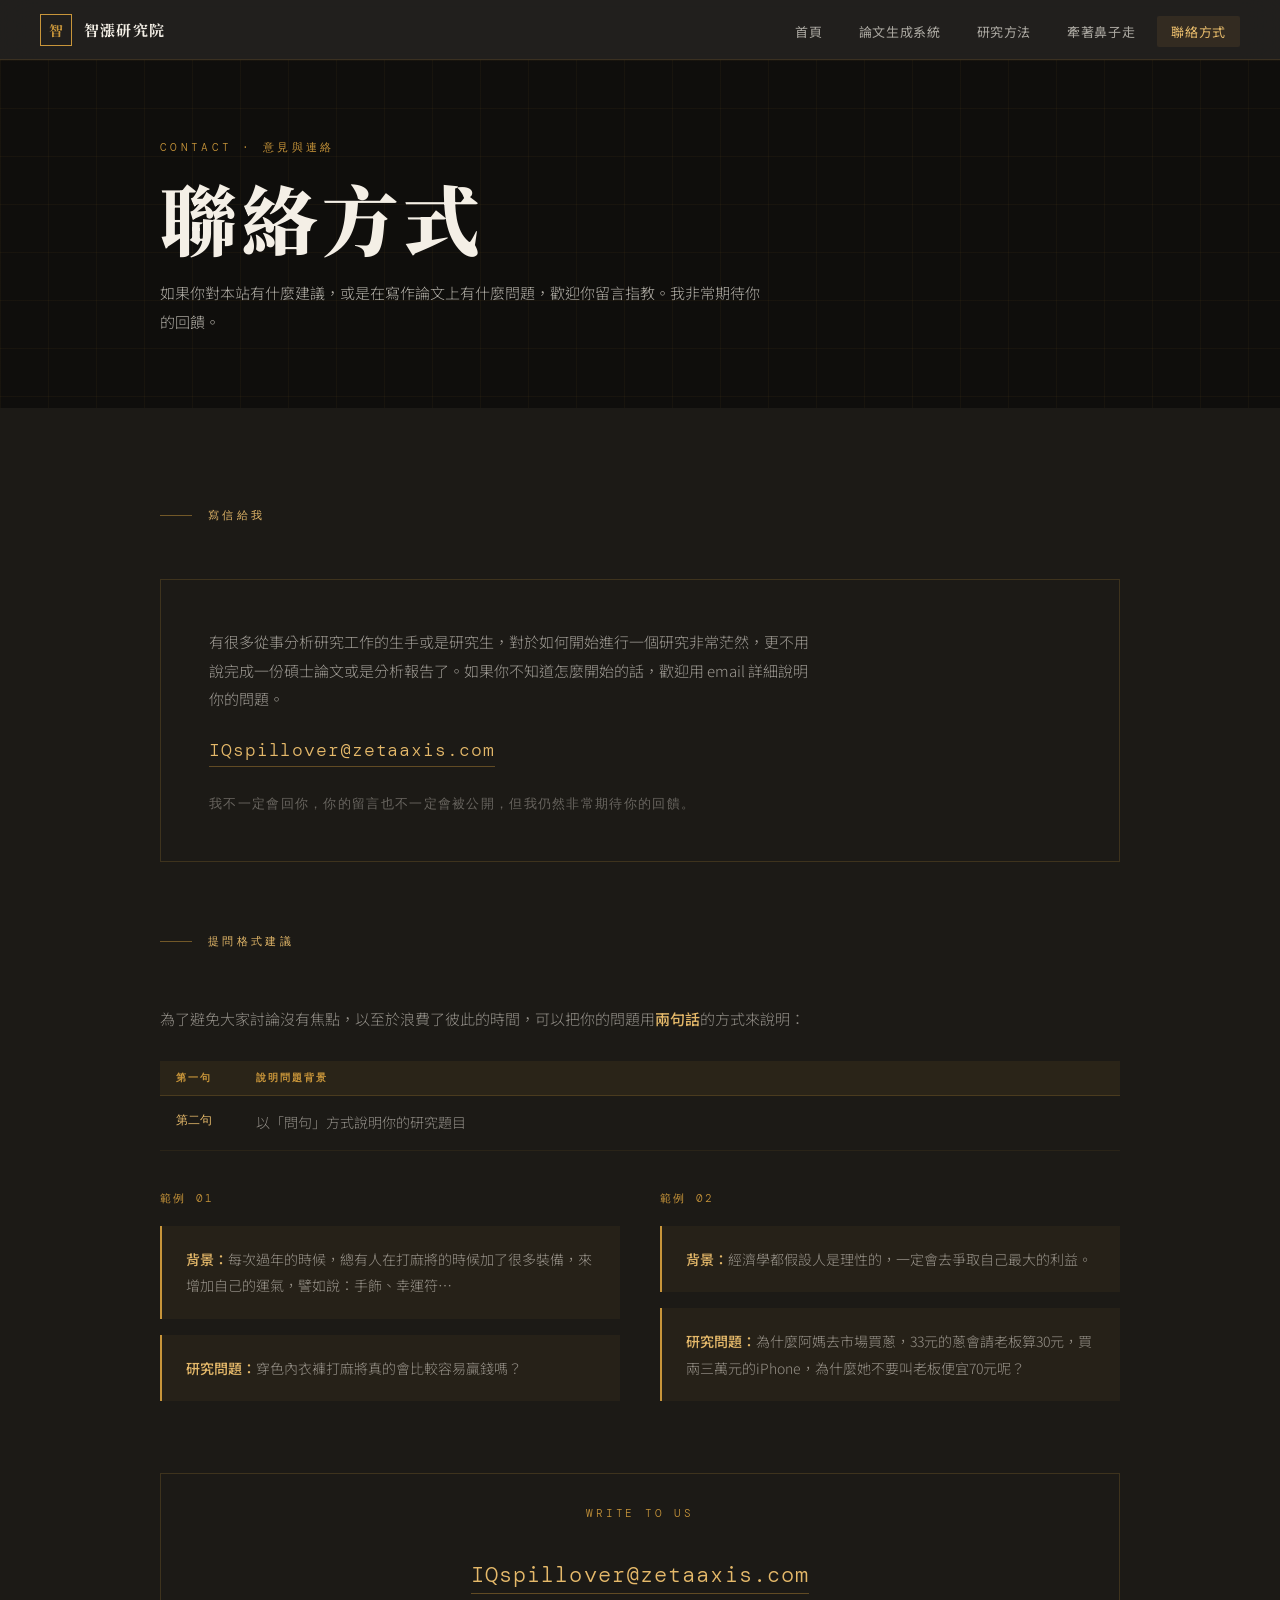
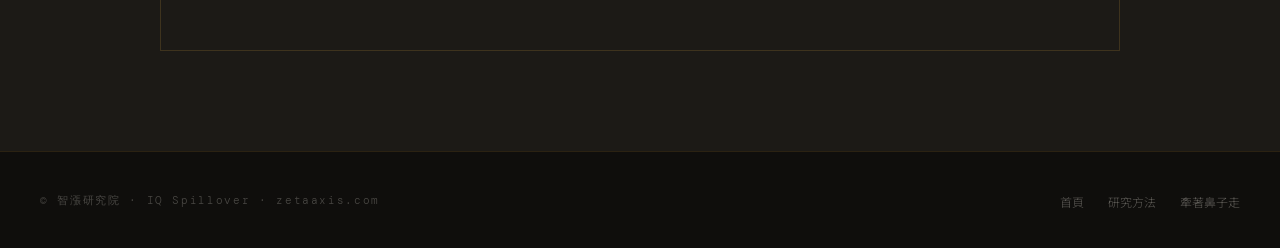
==== contact.html @ 07e8d68f "Add files via upload" ====
<!DOCTYPE html>
<html lang="zh-TW">
<head>
<meta charset="UTF-8">
<meta name="viewport" content="width=device-width, initial-scale=1.0">
<title>聯絡方式 · 智漲研究院</title>
<link rel="stylesheet" href="style.css">
<style>
  .two-col {
    display: grid; grid-template-columns: 1fr 1fr;
    gap: 40px; margin-top: 40px;
  }
  .format-table {
    width: 100%; border-collapse: collapse;
    margin-top: 28px;
  }
  .format-table th {
    font-family: var(--mono); font-size: 10px;
    letter-spacing: 0.2em; color: var(--gold);
    text-align: left; padding: 10px 16px;
    background: rgba(200,149,58,0.08);
    border-bottom: 1px solid rgba(200,149,58,0.2);
  }
  .format-table td {
    font-size: 14px; line-height: 1.8;
    color: rgba(244,239,230,0.55);
    padding: 14px 16px;
    border-bottom: 1px solid rgba(200,149,58,0.08);
    vertical-align: top;
  }
  .format-table td:first-child {
    font-family: var(--mono); font-size: 12px;
    color: var(--gold-light); white-space: nowrap;
    width: 80px;
  }
  @media (max-width: 640px) {
    .two-col { grid-template-columns: 1fr; }
  }
</style>
</head>
<body>

<nav class="site-nav">
  <a href="index.html" class="nav-logo">
    <div class="nav-logo-mark">智</div>
    <span class="nav-logo-name">智漲研究院</span>
  </a>
  <ul class="nav-links" id="navLinks">
    <li><a href="index.html">首頁</a></li>
    <li><a href="thesis.html">論文生成系統</a></li>
    <li><a href="research.html">研究方法</a></li>
    <li><a href="critical.html">牽著鼻子走</a></li>
    <li><a href="contact.html" class="active">聯絡方式</a></li>
  </ul>
  <button class="nav-toggle" onclick="document.getElementById('navLinks').classList.toggle('open')" aria-label="選單">
    <span></span><span></span><span></span>
  </button>
</nav>

<div class="page-content">

  <div class="page-hero">
    <div class="page-hero-grid"></div>
    <div class="page-hero-inner">
      <span class="page-hero-tag">CONTACT · 意見與連絡</span>
      <h1>聯絡方式</h1>
      <p class="page-hero-desc">
        如果你對本站有什麼建議，或是在寫作論文上有什麼問題，歡迎你留言指教。我非常期待你的回饋。
      </p>
    </div>
  </div>

  <section class="section section-dark">
    <div class="section-inner">

      <div class="section-tag section-tag-light"><span>寫信給我</span></div>

      <div class="contact-block">
        <p style="font-size:15px; line-height:1.9; color:rgba(244,239,230,0.6); max-width:600px;">
          有很多從事分析研究工作的生手或是研究生，對於如何開始進行一個研究非常茫然，更不用說完成一份碩士論文或是分析報告了。如果你不知道怎麼開始的話，歡迎用 email 詳細說明你的問題。
        </p>
        <a href="mailto:IQspillover@zetaaxis.com" class="contact-email">IQspillover@zetaaxis.com</a>
        <p style="font-size:13px; color:rgba(244,239,230,0.35); margin-top:4px; font-family:var(--mono); letter-spacing:0.1em;">
          我不一定會回你，你的留言也不一定會被公開，但我仍然非常期待你的回饋。
        </p>
      </div>

      <div class="section-tag section-tag-light" style="margin-top:72px;"><span>提問格式建議</span></div>

      <p style="font-size:15px; line-height:1.9; color:rgba(244,239,230,0.55); margin-bottom:24px;">
        為了避免大家討論沒有焦點，以至於浪費了彼此的時間，可以把你的問題用<strong style="color:var(--gold-light); font-weight:500;">兩句話</strong>的方式來說明：
      </p>

      <table class="format-table">
        <tr>
          <th>第一句</th>
          <th>說明問題背景</th>
        </tr>
        <tr>
          <td>第二句</td>
          <td>以「問句」方式說明你的研究題目</td>
        </tr>
      </table>

      <div class="two-col" style="margin-top:40px;">

        <div>
          <p style="font-family:var(--mono); font-size:11px; letter-spacing:0.2em; color:var(--gold); margin-bottom:20px;">範例 01</p>
          <div class="example-box">
            <p><strong>背景：</strong>每次過年的時候，總有人在打麻將的時候加了很多裝備，來增加自己的運氣，譬如說：手飾、幸運符…</p>
          </div>
          <div class="example-box" style="margin-top:8px;">
            <p><strong>研究問題：</strong>穿色內衣褲打麻將真的會比較容易贏錢嗎？</p>
          </div>
        </div>

        <div>
          <p style="font-family:var(--mono); font-size:11px; letter-spacing:0.2em; color:var(--gold); margin-bottom:20px;">範例 02</p>
          <div class="example-box">
            <p><strong>背景：</strong>經濟學都假設人是理性的，一定會去爭取自己最大的利益。</p>
          </div>
          <div class="example-box" style="margin-top:8px;">
            <p><strong>研究問題：</strong>為什麼阿媽去市場買蔥，33元的蔥會請老板算30元，買兩三萬元的iPhone，為什麼她不要叫老板便宜70元呢？</p>
          </div>
        </div>

      </div>

      <div style="margin-top:56px; padding:32px; border:1px solid rgba(200,149,58,0.2); text-align:center;">
        <p style="font-family:var(--mono); font-size:11px; letter-spacing:0.25em; color:var(--gold); margin-bottom:16px;">WRITE TO US</p>
        <a href="mailto:IQspillover@zetaaxis.com" class="contact-email" style="font-size:22px;">IQspillover@zetaaxis.com</a>
      </div>

    </div>
  </section>

</div>

<footer class="site-footer">
  <span class="footer-copy">© 智漲研究院 · IQ Spillover · zetaaxis.com</span>
  <ul class="footer-links">
    <li><a href="index.html">首頁</a></li>
    <li><a href="research.html">研究方法</a></li>
    <li><a href="critical.html">牽著鼻子走</a></li>
  </ul>
</footer>

</body>
</html>
---- style.css ----
/* ═══════════════════════════════════════════
   智漲研究院 · Global Styles
   ═══════════════════════════════════════════ */
@import url('https://fonts.googleapis.com/css2?family=Noto+Serif+TC:wght@400;600;700;900&family=Noto+Sans+TC:wght@300;400;500&family=DM+Mono:ital@0;1&display=swap');

:root {
  --ink:        #0f0e0c;
  --ink-soft:   #1c1a16;
  --paper:      #f4efe6;
  --paper-warm: #ede7db;
  --gold:       #c8953a;
  --gold-light: #e5b96a;
  --gold-muted: rgba(200,149,58,0.2);
  --rust:       #8c3a28;
  --cream:      #faf6ef;
  --text-main:  #1c1a16;
  --text-muted: rgba(28,26,22,0.55);
  --text-light: rgba(244,239,230,0.7);
  --border:     rgba(200,149,58,0.2);
  --shadow-sm:  0 2px 12px rgba(15,14,12,0.08);
  --shadow-md:  0 8px 32px rgba(15,14,12,0.14);
  --shadow-lg:  0 20px 60px rgba(15,14,12,0.2);
  --radius:     4px;
  --serif:      'Noto Serif TC', serif;
  --sans:       'Noto Sans TC', sans-serif;
  --mono:       'DM Mono', monospace;
}

*, *::before, *::after { margin:0; padding:0; box-sizing:border-box; }

html { scroll-behavior: smooth; }

body {
  font-family: var(--sans);
  font-weight: 300;
  background: var(--paper);
  color: var(--text-main);
  -webkit-font-smoothing: antialiased;
  overflow-x: hidden;
}

/* ── NAV ── */
.site-nav {
  position: fixed; top:0; left:0; right:0; z-index:999;
  height: 60px;
  display: flex; align-items: center;
  padding: 0 40px;
  background: rgba(15,14,12,0.92);
  backdrop-filter: blur(16px);
  border-bottom: 1px solid rgba(200,149,58,0.15);
}
.nav-logo {
  display: flex; align-items: center; gap: 12px;
  text-decoration: none; margin-right: auto;
}
.nav-logo-mark {
  width: 32px; height: 32px;
  border: 1.5px solid var(--gold);
  display: flex; align-items: center; justify-content: center;
  font-family: var(--serif); font-size: 14px; font-weight: 700;
  color: var(--gold);
  letter-spacing: 0.05em;
}
.nav-logo-name {
  font-family: var(--serif); font-weight: 700;
  font-size: 15px; color: var(--paper);
  letter-spacing: 0.08em;
}
.nav-links {
  display: flex; gap: 8px; list-style: none;
}
.nav-links a {
  font-size: 13px; font-weight: 400;
  color: rgba(244,239,230,0.65);
  text-decoration: none;
  padding: 6px 14px;
  border-radius: 2px;
  letter-spacing: 0.05em;
  transition: color 0.2s, background 0.2s;
}
.nav-links a:hover,
.nav-links a.active {
  color: var(--gold-light);
  background: rgba(200,149,58,0.1);
}

/* Mobile nav */
.nav-toggle {
  display: none;
  background: none; border: none; cursor: pointer;
  flex-direction: column; gap: 5px; padding: 4px;
}
.nav-toggle span {
  display: block; width: 22px; height: 1.5px;
  background: var(--paper); transition: 0.3s;
}

/* ── PAGE WRAPPER ── */
.page-content { padding-top: 60px; }

/* ── HERO ── */
.hero {
  position: relative; min-height: 92vh;
  display: flex; flex-direction: column;
  align-items: center; justify-content: center;
  background: var(--ink);
  overflow: hidden; text-align: center;
}
.hero-grid {
  position: absolute; inset: 0; pointer-events: none;
  background-image:
    linear-gradient(rgba(200,149,58,0.06) 1px, transparent 1px),
    linear-gradient(90deg, rgba(200,149,58,0.06) 1px, transparent 1px);
  background-size: 60px 60px;
}
.hero-glow {
  position: absolute; inset: 0; pointer-events: none;
  background: radial-gradient(ellipse 70% 50% at 50% 45%, rgba(200,149,58,0.12) 0%, transparent 70%);
}
.hero-content { position: relative; z-index: 1; padding: 0 24px; }
.hero-eyebrow {
  font-family: var(--mono); font-size: 11px;
  letter-spacing: 0.35em; color: var(--gold);
  margin-bottom: 28px; opacity: 0;
  animation: slideUp 0.7s 0.1s ease forwards;
}
.hero h1 {
  font-family: var(--serif); font-weight: 900;
  font-size: clamp(3.2rem, 9vw, 8rem);
  line-height: 1; color: var(--paper);
  letter-spacing: 0.06em; margin-bottom: 28px;
  opacity: 0; animation: slideUp 0.7s 0.25s ease forwards;
}
.hero-divider {
  width: 48px; height: 2px;
  background: var(--gold);
  margin: 0 auto 28px;
  opacity: 0; animation: slideUp 0.7s 0.4s ease forwards;
}
.hero-desc {
  max-width: 560px; margin: 0 auto 40px;
  font-size: 15px; line-height: 2;
  color: var(--text-light);
  opacity: 0; animation: slideUp 0.7s 0.5s ease forwards;
}
.hero-cta {
  display: inline-flex; align-items: center; gap: 10px;
  padding: 14px 32px;
  background: transparent;
  border: 1px solid rgba(200,149,58,0.5);
  color: var(--gold-light);
  font-family: var(--mono); font-size: 12px;
  letter-spacing: 0.15em; text-decoration: none;
  transition: all 0.25s;
  opacity: 0; animation: slideUp 0.7s 0.6s ease forwards;
}
.hero-cta:hover {
  background: rgba(200,149,58,0.1);
  border-color: var(--gold);
  color: var(--gold-light);
}
.hero-scroll {
  position: absolute; bottom: 32px; left: 50%;
  transform: translateX(-50%);
  display: flex; flex-direction: column; align-items: center; gap: 8px;
  color: rgba(244,239,230,0.3); font-size: 10px;
  font-family: var(--mono); letter-spacing: 0.2em;
  animation: bounce 2.5s ease-in-out infinite;
}
.hero-scroll::after {
  content: ''; width: 1px; height: 36px;
  background: linear-gradient(to bottom, rgba(200,149,58,0.5), transparent);
}

/* ── SECTION ── */
.section { padding: 100px 40px; }
.section-dark { background: var(--ink-soft); }
.section-inner { max-width: 960px; margin: 0 auto; }

.section-tag {
  display: flex; align-items: center; gap: 16px;
  margin-bottom: 56px;
}
.section-tag::before {
  content: ''; flex: 0 0 32px; height: 1px;
  background: var(--gold);
}
.section-tag span {
  font-family: var(--mono); font-size: 11px;
  letter-spacing: 0.3em; color: var(--gold);
  text-transform: uppercase;
}
.section-tag-light::before { background: rgba(200,149,58,0.5); }
.section-tag-light span { color: var(--gold-light); }

/* ── SERIES CARD ── */
.series-grid {
  display: grid; grid-template-columns: 1fr 1fr;
  gap: 20px;
}
.series-card {
  display: block; text-decoration: none;
  background: var(--cream);
  border: 1px solid rgba(200,149,58,0.12);
  padding: 40px;
  position: relative; overflow: hidden;
  transition: transform 0.3s ease, box-shadow 0.3s ease;
}
.series-card::after {
  content: '';
  position: absolute; top: 0; left: 0; right: 0;
  height: 2px; background: var(--gold);
  transform: scaleX(0); transform-origin: left;
  transition: transform 0.35s ease;
}
.series-card:hover { transform: translateY(-4px); box-shadow: var(--shadow-lg); }
.series-card:hover::after { transform: scaleX(1); }
.card-num {
  font-family: var(--mono); font-size: 11px;
  letter-spacing: 0.25em; color: var(--gold);
  margin-bottom: 16px;
}
.card-title {
  font-family: var(--serif); font-weight: 700;
  font-size: 22px; line-height: 1.4;
  color: var(--text-main); margin-bottom: 16px;
}
.card-desc {
  font-size: 14px; line-height: 1.9;
  color: var(--text-muted);
}
.card-link {
  display: inline-flex; align-items: center; gap: 8px;
  margin-top: 24px;
  font-family: var(--mono); font-size: 11px;
  letter-spacing: 0.15em; color: var(--gold);
  text-decoration: none;
}
.card-link::after { content: '→'; }
.card-link:hover { color: var(--rust); }

/* ── ACCORDION ── */
.accordion { border-top: 1px solid var(--border); }
.acc-item { border-bottom: 1px solid var(--border); }
.acc-header {
  display: flex; align-items: flex-start; gap: 20px;
  padding: 22px 0; cursor: pointer;
  transition: opacity 0.2s;
}
.acc-header:hover { opacity: 0.75; }
.acc-ep {
  font-family: var(--mono); font-size: 11px;
  letter-spacing: 0.2em; color: var(--gold);
  min-width: 52px; padding-top: 3px;
}
.acc-ep-dark { color: var(--gold-light); }
.acc-title-text {
  flex: 1; font-family: var(--serif);
  font-size: 15px; font-weight: 600; line-height: 1.6;
  color: var(--text-main);
}
.acc-title-dark { color: var(--paper); }
.acc-chevron {
  width: 24px; height: 24px; flex-shrink: 0; margin-top: 2px;
  border: 1px solid var(--border);
  border-radius: 50%;
  display: flex; align-items: center; justify-content: center;
  color: var(--gold); font-size: 9px;
  transition: transform 0.3s ease, background 0.2s;
}
.acc-item.open .acc-chevron {
  transform: rotate(180deg);
  background: var(--gold); color: var(--ink);
  border-color: var(--gold);
}
.acc-body { max-height: 0; overflow: hidden; transition: max-height 0.4s ease; }
.acc-body.open { max-height: 640px; }
.acc-inner { padding: 4px 0 28px 72px; }
.acc-note {
  font-size: 13px; line-height: 1.9;
  color: var(--text-muted); margin-bottom: 20px;
  max-width: 560px;
}
.acc-note-dark { color: rgba(244,239,230,0.45); }
.video-frame {
  width: 100%; max-width: 540px;
  aspect-ratio: 16/9; border: none;
  background: #000; border-radius: var(--radius);
}

/* ── FEATURE LIST ── */
.feature-list { list-style: none; margin: 24px 0; }
.feature-list li {
  display: flex; align-items: flex-start; gap: 16px;
  padding: 18px 0; border-bottom: 1px solid var(--border);
  font-size: 15px; line-height: 1.8; color: var(--text-muted);
}
.feature-list li::before {
  content: ''; flex-shrink: 0;
  width: 6px; height: 6px; border-radius: 50%;
  background: var(--gold); margin-top: 10px;
}
.feature-list-dark li { color: rgba(244,239,230,0.6); border-color: rgba(200,149,58,0.15); }

/* ── CONTACT ── */
.contact-block {
  background: var(--ink-soft);
  border: 1px solid rgba(200,149,58,0.2);
  padding: 48px;
}
.contact-email {
  font-family: var(--mono); font-size: 18px;
  color: var(--gold-light); letter-spacing: 0.05em;
  text-decoration: none;
  display: inline-block; margin: 24px 0;
  border-bottom: 1px solid rgba(200,149,58,0.4);
  padding-bottom: 4px;
  transition: color 0.2s;
}
.contact-email:hover { color: var(--gold); }
.example-box {
  background: rgba(200,149,58,0.06);
  border-left: 2px solid var(--gold);
  padding: 20px 24px; margin: 16px 0;
}
.example-box p {
  font-size: 14px; line-height: 1.9;
  color: rgba(244,239,230,0.55);
}
.example-box strong { color: var(--gold-light); font-weight: 500; }

/* ── PAGE HERO (inner pages) ── */
.page-hero {
  background: var(--ink);
  padding: 80px 40px 72px;
  position: relative; overflow: hidden;
}
.page-hero-grid {
  position: absolute; inset: 0;
  background-image:
    linear-gradient(rgba(200,149,58,0.05) 1px, transparent 1px),
    linear-gradient(90deg, rgba(200,149,58,0.05) 1px, transparent 1px);
  background-size: 48px 48px;
}
.page-hero-inner { max-width: 960px; margin: 0 auto; position: relative; }
.page-hero-tag {
  font-family: var(--mono); font-size: 11px;
  letter-spacing: 0.3em; color: var(--gold);
  margin-bottom: 20px; display: block;
}
.page-hero h1 {
  font-family: var(--serif); font-weight: 900;
  font-size: clamp(2.4rem, 6vw, 5rem);
  color: var(--paper); letter-spacing: 0.05em;
  line-height: 1.1; margin-bottom: 20px;
}
.page-hero-desc {
  max-width: 600px;
  font-size: 15px; line-height: 1.9;
  color: var(--text-light);
}

/* ── FOOTER ── */
.site-footer {
  background: var(--ink);
  border-top: 1px solid rgba(200,149,58,0.15);
  padding: 36px 40px;
  display: flex; align-items: center; justify-content: space-between;
  flex-wrap: wrap; gap: 16px;
}
.footer-copy {
  font-family: var(--mono); font-size: 11px;
  letter-spacing: 0.15em; color: rgba(244,239,230,0.25);
}
.footer-links {
  display: flex; gap: 24px; list-style: none;
}
.footer-links a {
  font-size: 12px; color: rgba(244,239,230,0.35);
  text-decoration: none; transition: color 0.2s;
}
.footer-links a:hover { color: var(--gold-light); }

/* ── ANIMATIONS ── */
@keyframes slideUp {
  from { opacity:0; transform: translateY(20px); }
  to   { opacity:1; transform: translateY(0); }
}
@keyframes bounce {
  0%,100% { transform: translateX(-50%) translateY(0); }
  50%      { transform: translateX(-50%) translateY(8px); }
}

/* ── RESPONSIVE ── */
@media (max-width: 720px) {
  .site-nav { padding: 0 20px; }
  .nav-links { display: none; flex-direction: column;
    position: absolute; top: 60px; left: 0; right: 0;
    background: rgba(15,14,12,0.97);
    padding: 16px 20px 24px; gap: 4px;
    border-bottom: 1px solid rgba(200,149,58,0.15);
  }
  .nav-links.open { display: flex; }
  .nav-toggle { display: flex; }
  .series-grid { grid-template-columns: 1fr; }
  .section { padding: 64px 20px; }
  .page-hero { padding: 56px 20px 48px; }
  .acc-inner { padding-left: 0; }
  .contact-block { padding: 28px 24px; }
  .site-footer { flex-direction: column; text-align: center; }
}
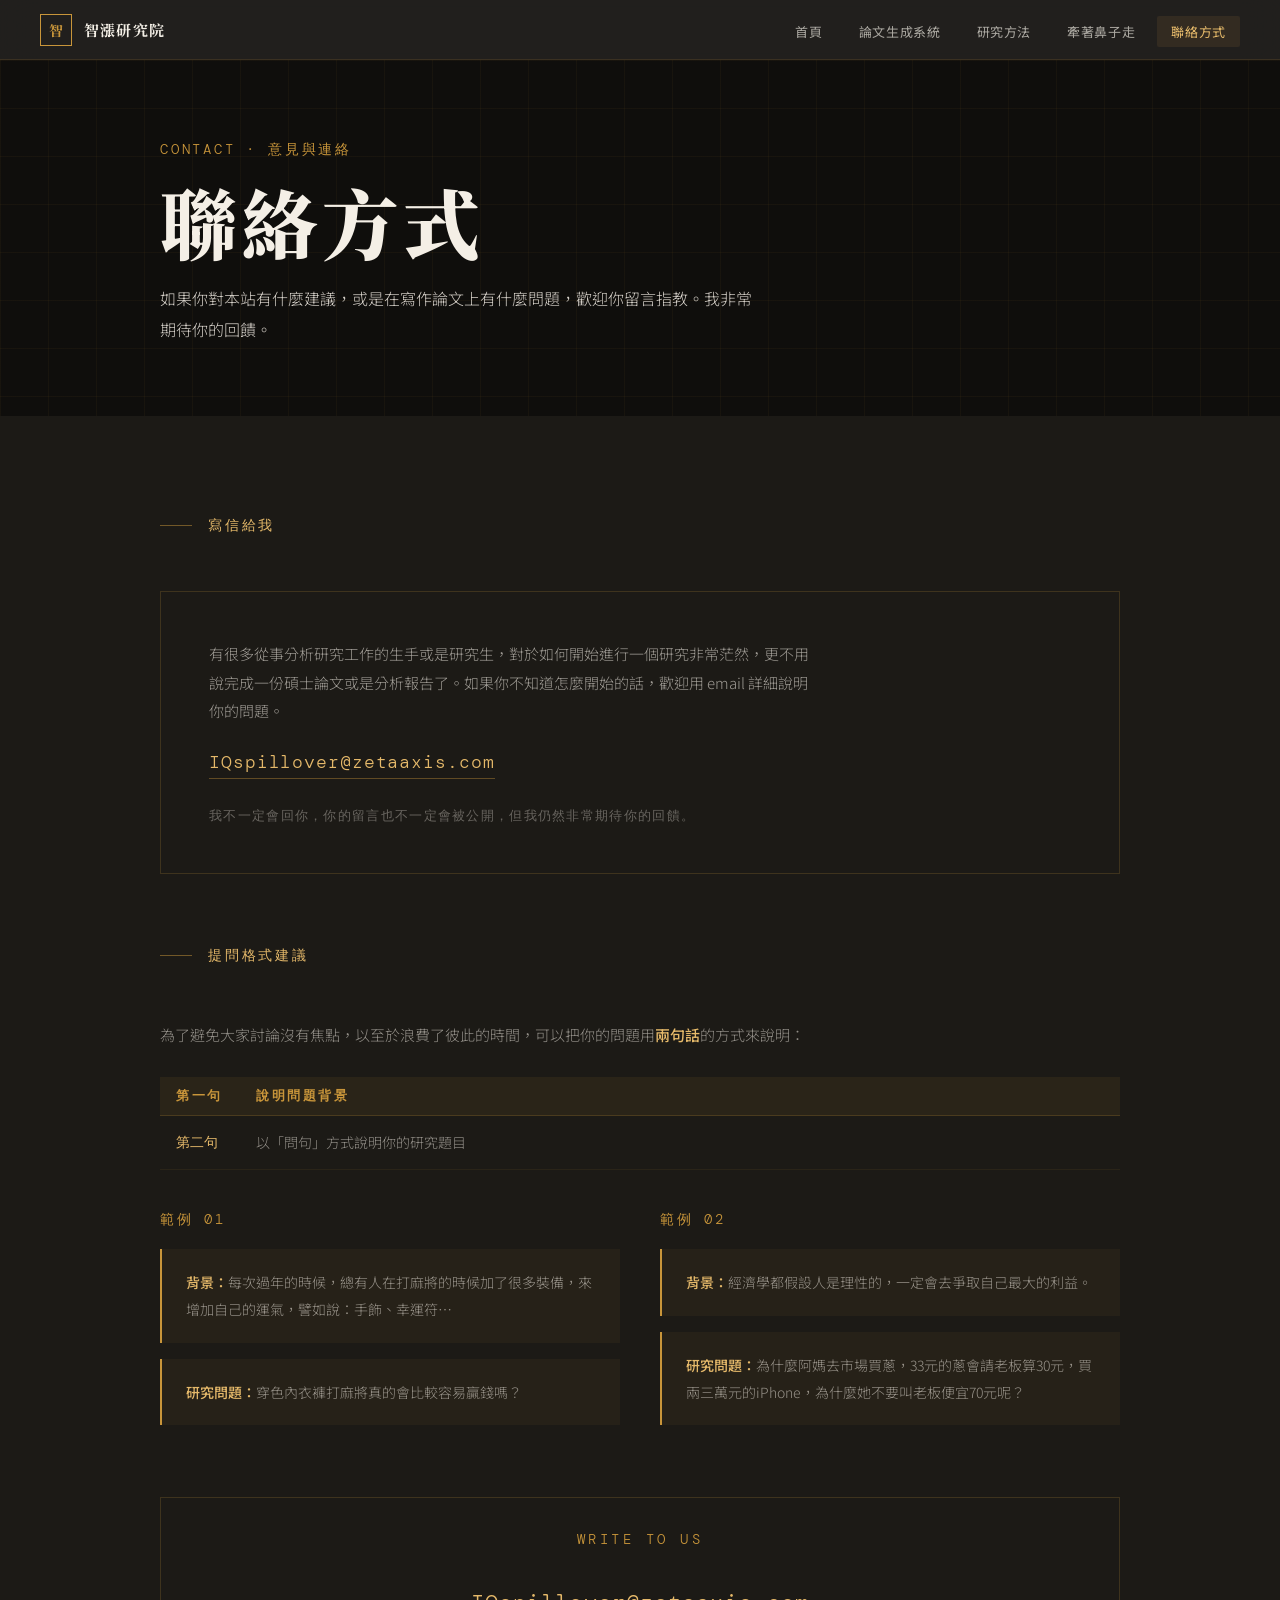
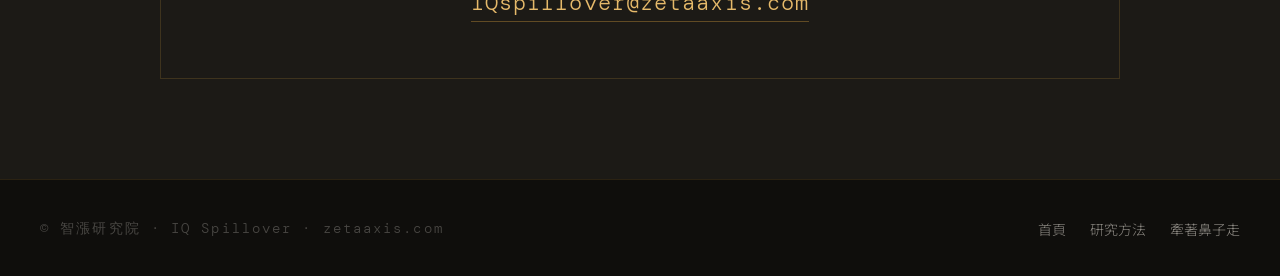
==== commit 5d8b12e2: "Add files via upload" ====
--- a/contact.html
+++ b/contact.html
@@ -15,7 +15,7 @@
     margin-top: 28px;
   }
   .format-table th {
-    font-family: var(--mono); font-size: 10px;
+    font-family: var(--mono); font-size: 13px;
     letter-spacing: 0.2em; color: var(--gold);
     text-align: left; padding: 10px 16px;
     background: rgba(200,149,58,0.08);
@@ -29,7 +29,7 @@
     vertical-align: top;
   }
   .format-table td:first-child {
-    font-family: var(--mono); font-size: 12px;
+    font-family: var(--mono); font-size: 14px;
     color: var(--gold-light); white-space: nowrap;
     width: 80px;
   }
@@ -105,7 +105,7 @@
       <div class="two-col" style="margin-top:40px;">
 
         <div>
-          <p style="font-family:var(--mono); font-size:11px; letter-spacing:0.2em; color:var(--gold); margin-bottom:20px;">範例 01</p>
+          <p style="font-family:var(--mono); font-size:14px; letter-spacing:0.2em; color:var(--gold); margin-bottom:20px;">範例 01</p>
           <div class="example-box">
             <p><strong>背景：</strong>每次過年的時候，總有人在打麻將的時候加了很多裝備，來增加自己的運氣，譬如說：手飾、幸運符…</p>
           </div>
@@ -115,7 +115,7 @@
         </div>
 
         <div>
-          <p style="font-family:var(--mono); font-size:11px; letter-spacing:0.2em; color:var(--gold); margin-bottom:20px;">範例 02</p>
+          <p style="font-family:var(--mono); font-size:14px; letter-spacing:0.2em; color:var(--gold); margin-bottom:20px;">範例 02</p>
           <div class="example-box">
             <p><strong>背景：</strong>經濟學都假設人是理性的，一定會去爭取自己最大的利益。</p>
           </div>
@@ -127,7 +127,7 @@
       </div>
 
       <div style="margin-top:56px; padding:32px; border:1px solid rgba(200,149,58,0.2); text-align:center;">
-        <p style="font-family:var(--mono); font-size:11px; letter-spacing:0.25em; color:var(--gold); margin-bottom:16px;">WRITE TO US</p>
+        <p style="font-family:var(--mono); font-size:14px; letter-spacing:0.25em; color:var(--gold); margin-bottom:16px;">WRITE TO US</p>
         <a href="mailto:IQspillover@zetaaxis.com" class="contact-email" style="font-size:22px;">IQspillover@zetaaxis.com</a>
       </div>
 
--- a/style.css
+++ b/style.css
@@ -14,8 +14,8 @@
   --rust:       #8c3a28;
   --cream:      #faf6ef;
   --text-main:  #1c1a16;
-  --text-muted: rgba(28,26,22,0.55);
-  --text-light: rgba(244,239,230,0.7);
+  --text-muted: rgba(28,26,22,0.72);
+  --text-light: rgba(244,239,230,0.85);
   --border:     rgba(200,149,58,0.2);
   --shadow-sm:  0 2px 12px rgba(15,14,12,0.08);
   --shadow-md:  0 8px 32px rgba(15,14,12,0.14);
@@ -119,8 +119,8 @@
 }
 .hero-content { position: relative; z-index: 1; padding: 0 24px; }
 .hero-eyebrow {
-  font-family: var(--mono); font-size: 11px;
-  letter-spacing: 0.35em; color: var(--gold);
+  font-family: var(--mono); font-size: 14px;
+  letter-spacing: 0.25em; color: var(--gold);
   margin-bottom: 28px; opacity: 0;
   animation: slideUp 0.7s 0.1s ease forwards;
 }
@@ -139,8 +139,8 @@
 }
 .hero-desc {
   max-width: 560px; margin: 0 auto 40px;
-  font-size: 15px; line-height: 2;
-  color: var(--text-light);
+  font-size: 17px; line-height: 2;
+  color: rgba(244,239,230,0.88);
   opacity: 0; animation: slideUp 0.7s 0.5s ease forwards;
 }
 .hero-cta {
@@ -149,7 +149,7 @@
   background: transparent;
   border: 1px solid rgba(200,149,58,0.5);
   color: var(--gold-light);
-  font-family: var(--mono); font-size: 12px;
+  font-family: var(--mono); font-size: 14px;
   letter-spacing: 0.15em; text-decoration: none;
   transition: all 0.25s;
   opacity: 0; animation: slideUp 0.7s 0.6s ease forwards;
@@ -163,8 +163,8 @@
   position: absolute; bottom: 32px; left: 50%;
   transform: translateX(-50%);
   display: flex; flex-direction: column; align-items: center; gap: 8px;
-  color: rgba(244,239,230,0.3); font-size: 10px;
-  font-family: var(--mono); letter-spacing: 0.2em;
+  color: rgba(244,239,230,0.5); font-size: 13px;
+  font-family: var(--mono); letter-spacing: 0.15em;
   animation: bounce 2.5s ease-in-out infinite;
 }
 .hero-scroll::after {
@@ -186,8 +186,8 @@
   background: var(--gold);
 }
 .section-tag span {
-  font-family: var(--mono); font-size: 11px;
-  letter-spacing: 0.3em; color: var(--gold);
+  font-family: var(--mono); font-size: 14px;
+  letter-spacing: 0.2em; color: var(--gold);
   text-transform: uppercase;
 }
 .section-tag-light::before { background: rgba(200,149,58,0.5); }
@@ -216,7 +216,7 @@
 .series-card:hover { transform: translateY(-4px); box-shadow: var(--shadow-lg); }
 .series-card:hover::after { transform: scaleX(1); }
 .card-num {
-  font-family: var(--mono); font-size: 11px;
+  font-family: var(--mono); font-size: 14px;
   letter-spacing: 0.25em; color: var(--gold);
   margin-bottom: 16px;
 }
@@ -226,13 +226,13 @@
   color: var(--text-main); margin-bottom: 16px;
 }
 .card-desc {
-  font-size: 14px; line-height: 1.9;
+  font-size: 15px; line-height: 1.9;
   color: var(--text-muted);
 }
 .card-link {
   display: inline-flex; align-items: center; gap: 8px;
   margin-top: 24px;
-  font-family: var(--mono); font-size: 11px;
+  font-family: var(--mono); font-size: 14px;
   letter-spacing: 0.15em; color: var(--gold);
   text-decoration: none;
 }
@@ -249,14 +249,14 @@
 }
 .acc-header:hover { opacity: 0.75; }
 .acc-ep {
-  font-family: var(--mono); font-size: 11px;
+  font-family: var(--mono); font-size: 14px;
   letter-spacing: 0.2em; color: var(--gold);
   min-width: 52px; padding-top: 3px;
 }
 .acc-ep-dark { color: var(--gold-light); }
 .acc-title-text {
   flex: 1; font-family: var(--serif);
-  font-size: 15px; font-weight: 600; line-height: 1.6;
+  font-size: 16px; font-weight: 600; line-height: 1.6;
   color: var(--text-main);
 }
 .acc-title-dark { color: var(--paper); }
@@ -277,11 +277,11 @@
 .acc-body.open { max-height: 640px; }
 .acc-inner { padding: 4px 0 28px 72px; }
 .acc-note {
-  font-size: 13px; line-height: 1.9;
+  font-size: 15px; line-height: 1.9;
   color: var(--text-muted); margin-bottom: 20px;
   max-width: 560px;
 }
-.acc-note-dark { color: rgba(244,239,230,0.45); }
+.acc-note-dark { color: rgba(244,239,230,0.65); }
 .video-frame {
   width: 100%; max-width: 540px;
   aspect-ratio: 16/9; border: none;
@@ -344,8 +344,8 @@
 }
 .page-hero-inner { max-width: 960px; margin: 0 auto; position: relative; }
 .page-hero-tag {
-  font-family: var(--mono); font-size: 11px;
-  letter-spacing: 0.3em; color: var(--gold);
+  font-family: var(--mono); font-size: 14px;
+  letter-spacing: 0.2em; color: var(--gold);
   margin-bottom: 20px; display: block;
 }
 .page-hero h1 {
@@ -356,8 +356,8 @@
 }
 .page-hero-desc {
   max-width: 600px;
-  font-size: 15px; line-height: 1.9;
-  color: var(--text-light);
+  font-size: 16px; line-height: 1.9;
+  color: rgba(244,239,230,0.85);
 }
 
 /* ── FOOTER ── */
@@ -369,14 +369,14 @@
   flex-wrap: wrap; gap: 16px;
 }
 .footer-copy {
-  font-family: var(--mono); font-size: 11px;
+  font-family: var(--mono); font-size: 14px;
   letter-spacing: 0.15em; color: rgba(244,239,230,0.25);
 }
 .footer-links {
   display: flex; gap: 24px; list-style: none;
 }
 .footer-links a {
-  font-size: 12px; color: rgba(244,239,230,0.35);
+  font-size: 14px; color: rgba(244,239,230,0.55);
   text-decoration: none; transition: color 0.2s;
 }
 .footer-links a:hover { color: var(--gold-light); }
